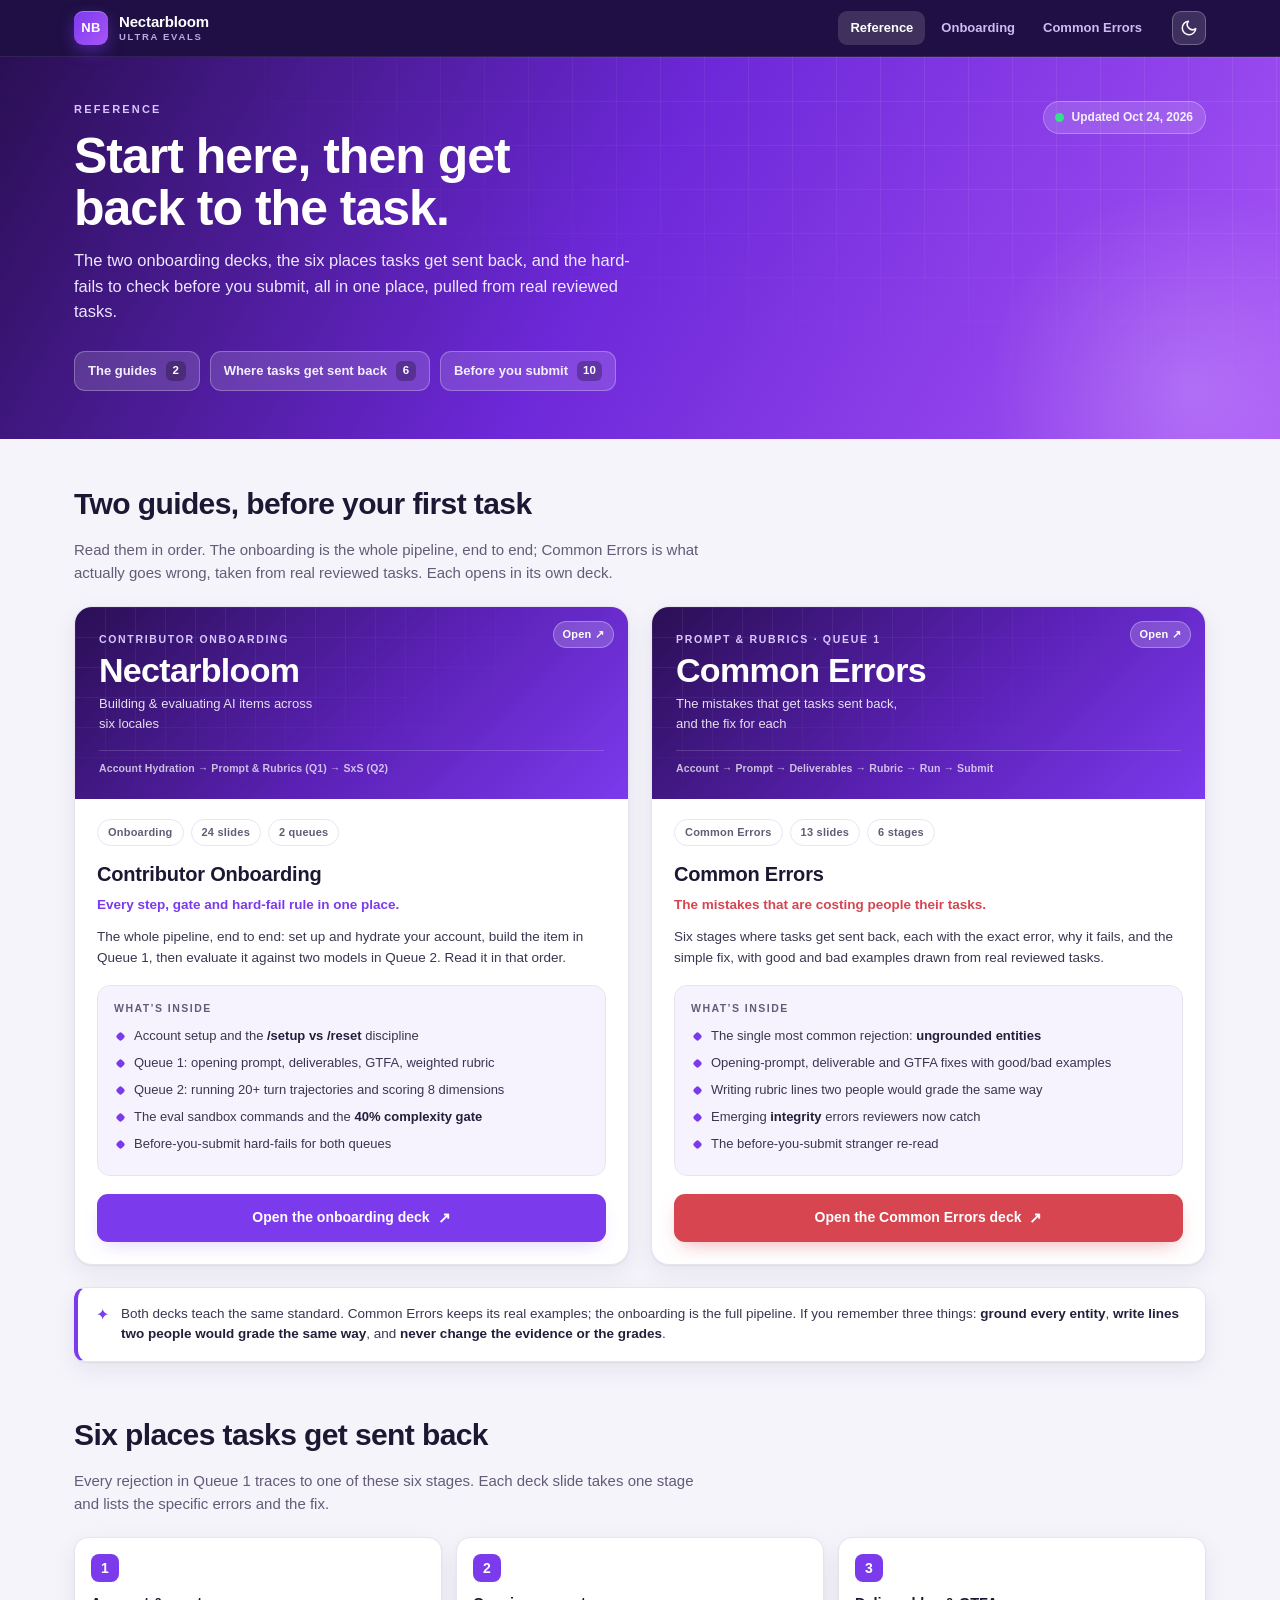
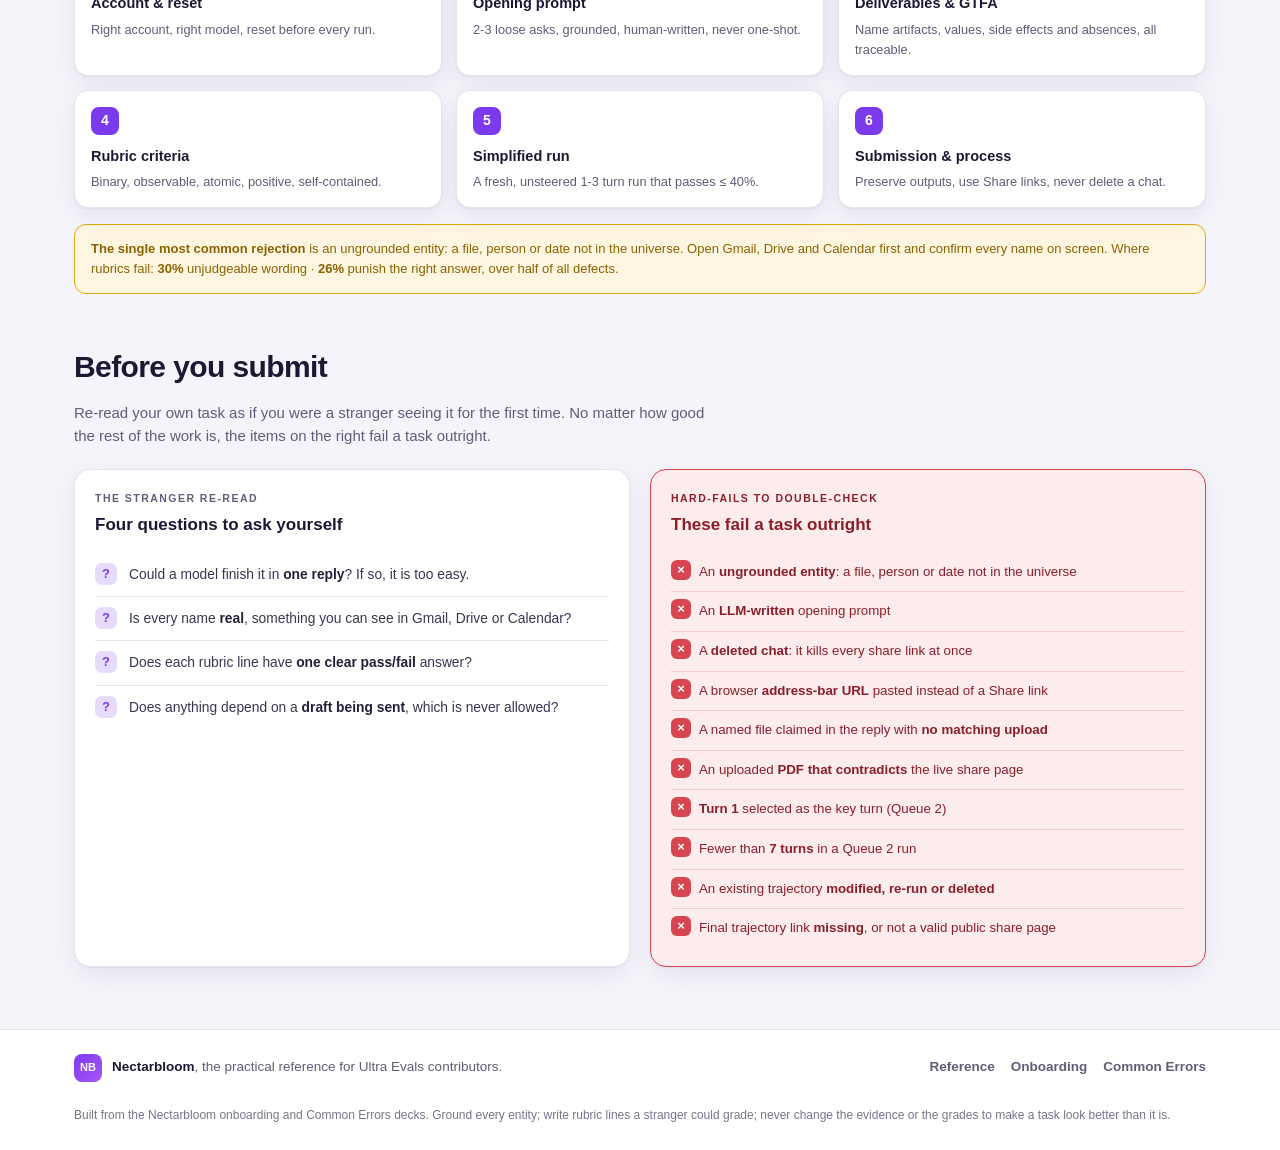
==== index.html @ 219ee951 "Nectarbloom reference hub: Reference page + onboarding and common-errors deck viewers Co-authored-by" ====
<!DOCTYPE html>
<html lang="en">
<head>
<meta charset="utf-8">
<meta name="viewport" content="width=device-width, initial-scale=1">
<title>Nectarbloom (Ultra Evals) Reference</title>
<meta name="description" content="The practical reference for Nectarbloom (Ultra Evals) contributors: the two onboarding decks, the six places tasks get sent back, and the hard-fails to check before you submit.">
<style>
  :root {
    --bg: #f5f4fb;
    --panel: #ffffff;
    --ink: #1c1833;
    --muted: #645b77;
    --line: #e7e4f0;
    --brand: #7c3aed;
    --brand-2: #a855f7;
    --brand-ring: rgba(124,58,237,.18);
    --brand-glow: rgba(124,58,237,.28);
    --fail-bg: #fdecec; --fail-line: #d64550; --fail-ink: #8a1f2b;
    --warn-bg: #fef6e0; --warn-line: #e0a90b; --warn-ink: #8a6300;
    --pass-bg: #e8f5ec; --pass-line: #2f9e57; --pass-ink: #1c6b3c;
    --shadow: 0 1px 2px rgba(30,20,60,.06), 0 8px 24px rgba(30,20,60,.07);
    --shadow-lift: 0 2px 6px rgba(30,20,60,.08), 0 20px 42px -18px rgba(30,20,60,.32);
    --hover: #faf8ff;
    --input-bg: #ffffff;
    --chip-bg: #ffffff;
    --inside-bg: #f6f3ff;
    --notes-ink: #3b3550;
    --notes-strong: #241f3a;
    --nav-bg: #1f0f44;
    --hero-sub: #ece7ff;
    --hero-grad: linear-gradient(120deg, #2a0f54 0%, #6d28d9 48%, #a855f7 100%);
    --hero-tile: rgba(255,255,255,.14);
    --hero-tile-line: rgba(255,255,255,.26);
    --hero-grid: rgba(255,255,255,.07);
    --cover-grad: linear-gradient(135deg, #2a0f54 0%, #5b21b6 55%, #7c3aed 100%);
  }
  html[data-theme="dark"] {
    --bg: #0e0f1a;
    --panel: #171826;
    --ink: #e9e7f5;
    --muted: #9b94b4;
    --line: #272637;
    --brand: #a78bfa;
    --brand-2: #c4b5fd;
    --brand-ring: rgba(167,139,250,.25);
    --brand-glow: rgba(167,139,250,.30);
    --fail-bg: rgba(214,69,80,.16); --fail-line: #e26770; --fail-ink: #ffb9bd;
    --warn-bg: rgba(224,169,11,.16); --warn-line: #e4ba42; --warn-ink: #ffdd93;
    --pass-bg: rgba(47,158,87,.18); --pass-line: #49c67d; --pass-ink: #9ee9bb;
    --shadow: 0 1px 2px rgba(0,0,0,.5), 0 10px 30px rgba(0,0,0,.4);
    --shadow-lift: 0 2px 6px rgba(0,0,0,.5), 0 22px 46px -18px rgba(0,0,0,.6);
    --hover: #1d1e2f;
    --input-bg: #12121f;
    --chip-bg: #1b1b2a;
    --inside-bg: #1b1733;
    --notes-ink: #c4bed8;
    --notes-strong: #ece9f8;
    --nav-bg: #150c2e;
    --hero-sub: #ece7ff;
    --hero-grad: linear-gradient(120deg, #1e0b3d 0%, #5b21b6 48%, #7c3aed 100%);
    --hero-tile: rgba(255,255,255,.12);
    --hero-tile-line: rgba(255,255,255,.22);
    --hero-grid: rgba(255,255,255,.06);
    --cover-grad: linear-gradient(135deg, #1b0937 0%, #4c1d95 55%, #6d28d9 100%);
  }
  * { box-sizing: border-box; }
  html { scroll-behavior: smooth; }
  body {
    margin: 0; background: var(--bg); color: var(--ink);
    font: 15px/1.55 -apple-system, BlinkMacSystemFont, "Segoe UI", Roboto, Helvetica, Arial, sans-serif;
    -webkit-font-smoothing: antialiased; text-rendering: optimizeLegibility;
  }
  a { color: var(--brand); text-decoration: none; }
  .wrap { max-width: 1180px; margin: 0 auto; padding: 0 24px; }

  /* ---- Top nav ---- */
  .nav {
    position: sticky; top: 0; z-index: 50; background: var(--nav-bg);
    border-bottom: 1px solid rgba(255,255,255,.08);
  }
  .nav-inner {
    max-width: 1180px; margin: 0 auto; padding: 11px 24px;
    display: flex; align-items: center; gap: 18px;
  }
  .nav-brand { display: flex; align-items: center; gap: 11px; margin-right: auto; min-width: 0; }
  .nav-logo {
    flex: none; width: 34px; height: 34px; border-radius: 9px; display: grid; place-items: center;
    font-weight: 800; font-size: 13px; color: #fff; letter-spacing: .02em;
    background: linear-gradient(135deg, #7c3aed, #a855f7);
    box-shadow: inset 0 1px 0 rgba(255,255,255,.28), 0 6px 16px rgba(124,58,237,.45);
  }
  .nav-name { display: flex; flex-direction: column; line-height: 1.1; min-width: 0; }
  .nav-name b { color: #fff; font-size: 15px; font-weight: 800; letter-spacing: -.01em; }
  .nav-name span { color: #b9a9e6; font-size: 9.5px; font-weight: 700; letter-spacing: .18em; text-transform: uppercase; margin-top: 2px; }
  .nav-tabs { display: flex; align-items: center; gap: 4px; }
  .nav-tab {
    color: #cbbdf0; font-size: 13px; font-weight: 600; padding: 7px 12px; border-radius: 9px;
    white-space: nowrap; transition: background .16s, color .16s;
  }
  .nav-tab:hover { color: #fff; background: rgba(255,255,255,.08); }
  .nav-tab.active { color: #fff; background: rgba(255,255,255,.14); }
  .theme-toggle {
    flex: none; width: 34px; height: 34px; border-radius: 9px; cursor: pointer; color: #fff; display: grid; place-items: center;
    background: var(--hero-tile); border: 1px solid var(--hero-tile-line); transition: background .18s, transform .18s;
  }
  .theme-toggle:hover { background: rgba(255,255,255,.24); transform: translateY(-1px); }
  .theme-toggle svg { display: none; }
  html[data-theme="light"] .theme-toggle .i-moon { display: block; }
  html[data-theme="dark"]  .theme-toggle .i-sun  { display: block; }

  /* ---- Hero ---- */
  header.hero {
    position: relative; overflow: hidden; color: #fff;
    background: var(--hero-grad); padding: 44px 0 48px;
  }
  header.hero::before {
    content: ""; position: absolute; inset: 0; pointer-events: none;
    background:
      linear-gradient(var(--hero-grid) 1px, transparent 1px),
      linear-gradient(90deg, var(--hero-grid) 1px, transparent 1px);
    background-size: 44px 44px, 44px 44px;
    -webkit-mask-image: radial-gradient(120% 120% at 100% 0, #000 30%, transparent 75%);
            mask-image: radial-gradient(120% 120% at 100% 0, #000 30%, transparent 75%);
  }
  header.hero::after {
    content: ""; position: absolute; right: -140px; bottom: -180px; width: 460px; height: 460px;
    pointer-events: none; border-radius: 50%;
    background: radial-gradient(circle, rgba(255,255,255,.18), transparent 62%);
  }
  .hero-inner { position: relative; z-index: 1; display: flex; justify-content: space-between; align-items: flex-start; gap: 24px; flex-wrap: wrap; }
  .hero-eyebrow { font-size: 11px; font-weight: 800; letter-spacing: .2em; text-transform: uppercase; color: #d6c6ff; }
  .hero-title { margin: 12px 0 0; font-weight: 800; line-height: 1.04; letter-spacing: -.02em; font-size: clamp(30px, 4.4vw, 50px); max-width: 16ch; }
  .hero-sub { margin: 14px 0 0; color: var(--hero-sub); font-size: clamp(14px, 1.5vw, 16.5px); max-width: 62ch; font-weight: 500; }
  .updated {
    display: inline-flex; align-items: center; gap: 8px; white-space: nowrap;
    padding: 6px 12px 6px 11px; border-radius: 999px;
    background: var(--hero-tile); border: 1px solid var(--hero-tile-line); color: #f3efff; font-size: 12px; font-weight: 600;
  }
  .live-dot { width: 9px; height: 9px; border-radius: 50%; background: #34e08a; flex: none; box-shadow: 0 0 0 0 rgba(52,224,138,.7); animation: pulse 1.5s ease-in-out infinite; }
  @keyframes pulse { 0% { box-shadow: 0 0 0 0 rgba(52,224,138,.65); opacity: 1; } 70% { box-shadow: 0 0 0 8px rgba(52,224,138,0); opacity: .45; } 100% { box-shadow: 0 0 0 0 rgba(52,224,138,0); opacity: 1; } }
  @media (prefers-reduced-motion: reduce) { .live-dot { animation: none; } }

  .pills { display: flex; gap: 10px; flex-wrap: wrap; margin-top: 26px; position: relative; z-index: 1; }
  .pill {
    display: inline-flex; align-items: center; gap: 9px; padding: 9px 13px; border-radius: 11px;
    background: var(--hero-tile); border: 1px solid var(--hero-tile-line); color: #f3efff;
    font-size: 13px; font-weight: 700; transition: background .16s, transform .16s, border-color .16s;
  }
  .pill:hover { background: rgba(255,255,255,.26); transform: translateY(-1px); }
  .pill .cnt { display: inline-grid; place-items: center; min-width: 20px; height: 20px; padding: 0 6px; border-radius: 6px; background: rgba(0,0,0,.26); color: #fff; font-size: 11.5px; font-weight: 800; }

  /* ---- Sections ---- */
  main { padding: 10px 0 20px; }
  .sec { padding: 42px 0 8px; scroll-margin-top: 70px; }
  .section-head { margin-bottom: 22px; }
  .section-head h2 { margin: 0; font-size: clamp(22px, 2.6vw, 30px); font-weight: 800; letter-spacing: -.02em; }
  .section-head .lead { margin: 10px 0 0; color: var(--muted); font-size: 15px; max-width: 76ch; }

  /* ---- Deck cards ---- */
  .cards { display: grid; grid-template-columns: 1fr 1fr; gap: 22px; }
  .deck-card { background: var(--panel); border: 1px solid var(--line); border-radius: 18px; box-shadow: var(--shadow); overflow: hidden; display: flex; flex-direction: column; transition: transform .2s ease, box-shadow .2s ease, border-color .2s ease; }
  .deck-card:hover { transform: translateY(-3px); box-shadow: var(--shadow-lift); border-color: var(--brand-2); }
  .deck-cover {
    position: relative; display: flex; flex-direction: column; gap: 6px; justify-content: center;
    min-height: 186px; padding: 24px 24px 22px; color: #fff; background: var(--cover-grad); overflow: hidden;
  }
  .deck-cover::before {
    content: ""; position: absolute; inset: 0; pointer-events: none;
    background: linear-gradient(rgba(255,255,255,.06) 1px, transparent 1px), linear-gradient(90deg, rgba(255,255,255,.06) 1px, transparent 1px);
    background-size: 30px 30px, 30px 30px;
    -webkit-mask-image: radial-gradient(120% 130% at 0 0, #000 35%, transparent 78%);
            mask-image: radial-gradient(120% 130% at 0 0, #000 35%, transparent 78%);
  }
  .deck-cover > * { position: relative; z-index: 1; }
  .open-badge { position: absolute; top: 14px; right: 14px; z-index: 2; display: inline-flex; align-items: center; gap: 4px; padding: 4px 9px; border-radius: 999px; background: rgba(255,255,255,.18); border: 1px solid rgba(255,255,255,.3); font-size: 11px; font-weight: 700; letter-spacing: .02em; color: #fff; }
  .cover-kicker { font-size: 10.5px; font-weight: 800; letter-spacing: .16em; text-transform: uppercase; color: #d9c9ff; }
  .cover-big { font-size: 34px; font-weight: 800; letter-spacing: -.02em; line-height: 1.02; }
  .cover-sub { font-size: 13px; color: rgba(255,255,255,.86); max-width: 32ch; }
  .cover-strip { margin-top: 10px; font-size: 10.5px; font-weight: 600; letter-spacing: .01em; color: rgba(255,255,255,.72); border-top: 1px solid rgba(255,255,255,.16); padding-top: 9px; }

  .deck-body { padding: 20px 22px 22px; display: flex; flex-direction: column; flex: 1; }
  .deck-meta { display: flex; gap: 7px; flex-wrap: wrap; margin-bottom: 13px; }
  .deck-chip { font-size: 11px; font-weight: 700; letter-spacing: .02em; color: var(--muted); background: var(--chip-bg); border: 1px solid var(--line); padding: 4px 10px; border-radius: 999px; }
  .deck-title { margin: 0; font-size: 20px; font-weight: 800; letter-spacing: -.01em; }
  .deck-subtitle { margin: 5px 0 0; font-size: 13.5px; font-weight: 700; }
  .deck-subtitle.violet { color: var(--brand); }
  .deck-subtitle.rose { color: var(--fail-line); }
  .deck-desc { margin: 12px 0 0; color: var(--notes-ink); font-size: 13.5px; }
  .inside { margin: 16px 0 0; background: var(--inside-bg); border: 1px solid var(--line); border-radius: 13px; padding: 14px 16px; }
  .inside-label { font-size: 10.5px; font-weight: 800; letter-spacing: .14em; text-transform: uppercase; color: var(--muted); margin-bottom: 9px; }
  .inside ul { margin: 0; padding: 0; list-style: none; }
  .inside li { position: relative; padding-left: 20px; margin: 7px 0; font-size: 13px; color: var(--notes-ink); }
  .inside li::before { content: ""; position: absolute; left: 3px; top: 7px; width: 7px; height: 7px; border-radius: 2px; background: var(--brand); transform: rotate(45deg); }
  .inside li b { color: var(--notes-strong); font-weight: 700; }
  .deck-btn { margin-top: 18px; display: inline-flex; align-items: center; justify-content: center; gap: 8px; padding: 12px 16px; border-radius: 11px; background: var(--brand); color: #fff; font-size: 14px; font-weight: 700; box-shadow: 0 8px 20px -8px var(--brand-glow); transition: transform .16s, box-shadow .16s, filter .16s; }
  .deck-btn:hover { transform: translateY(-1px); filter: brightness(1.05); box-shadow: 0 12px 26px -10px var(--brand-glow); }
  .deck-btn.rose { background: var(--fail-line); box-shadow: 0 8px 20px -8px rgba(214,69,80,.5); }
  .deck-btn span { font-size: 15px; }

  .callout { margin-top: 22px; display: flex; gap: 12px; align-items: flex-start; background: var(--panel); border: 1px solid var(--line); border-left: 4px solid var(--brand); border-radius: 12px; padding: 16px 18px; color: var(--notes-ink); font-size: 13.5px; box-shadow: var(--shadow); }
  .callout b { color: var(--notes-strong); }
  .callout-ic { color: var(--brand); font-size: 16px; line-height: 1.4; flex: none; }

  /* ---- Stages ---- */
  .stages { list-style: none; margin: 0; padding: 0; display: grid; grid-template-columns: 1fr 1fr 1fr; gap: 14px; }
  .stage { background: var(--panel); border: 1px solid var(--line); border-radius: 14px; padding: 16px 16px 15px; box-shadow: var(--shadow); transition: transform .18s ease, border-color .18s ease; }
  .stage:hover { transform: translateY(-2px); border-color: var(--brand-2); }
  .stage .num { display: inline-grid; place-items: center; width: 28px; height: 28px; border-radius: 8px; background: var(--brand); color: #fff; font-weight: 800; font-size: 14px; margin-bottom: 10px; }
  .stage h3 { margin: 0 0 5px; font-size: 14.5px; font-weight: 800; }
  .stage p { margin: 0; color: var(--muted); font-size: 12.8px; }
  .stages-note { margin: 16px 0 0; background: var(--warn-bg); border: 1px solid var(--warn-line); border-radius: 12px; padding: 14px 16px; color: var(--warn-ink); font-size: 13px; }
  .stages-note b { color: var(--warn-ink); font-weight: 800; }

  /* ---- Before you submit ---- */
  .submit-grid { display: grid; grid-template-columns: 1fr 1fr; gap: 20px; }
  .panel { background: var(--panel); border: 1px solid var(--line); border-radius: 16px; padding: 20px 20px 18px; box-shadow: var(--shadow); }
  .panel-label { font-size: 10.5px; font-weight: 800; letter-spacing: .14em; text-transform: uppercase; color: var(--muted); }
  .panel h3 { margin: 6px 0 14px; font-size: 17px; font-weight: 800; }
  .reread-list { list-style: none; margin: 0; padding: 0; }
  .reread-list li { position: relative; padding: 11px 0 11px 34px; border-top: 1px solid var(--line); font-size: 13.8px; color: var(--notes-ink); }
  .reread-list li:first-child { border-top: none; }
  .reread-list li::before { content: "?"; position: absolute; left: 0; top: 10px; width: 22px; height: 22px; border-radius: 7px; display: grid; place-items: center; background: var(--brand-ring); color: var(--brand); font-weight: 800; font-size: 13px; }
  .reread-list li b { color: var(--notes-strong); }
  .hardfails { background: var(--fail-bg); border-color: var(--fail-line); }
  .hardfails .panel-label, .hardfails h3 { color: var(--fail-ink); }
  .hf-list { list-style: none; margin: 0; padding: 0; }
  .hf-list li { position: relative; padding: 9px 0 9px 28px; font-size: 13.3px; color: var(--fail-ink); border-top: 1px solid rgba(214,69,80,.22); }
  .hf-list li:first-child { border-top: none; }
  .hf-list li::before { content: "\00d7"; position: absolute; left: 0; top: 7px; width: 20px; height: 20px; border-radius: 6px; display: grid; place-items: center; background: var(--fail-line); color: #fff; font-weight: 800; font-size: 13px; }
  .hf-list li b { font-weight: 800; }

  /* ---- Footer ---- */
  .foot { margin-top: 54px; border-top: 1px solid var(--line); background: var(--panel); }
  .foot-inner { max-width: 1180px; margin: 0 auto; padding: 24px; display: flex; justify-content: space-between; align-items: center; gap: 16px; flex-wrap: wrap; }
  .foot-brand { display: flex; align-items: center; gap: 10px; color: var(--muted); font-size: 13.5px; }
  .foot-brand b { color: var(--ink); }
  .foot-logo { flex: none; width: 28px; height: 28px; border-radius: 8px; display: grid; place-items: center; font-weight: 800; font-size: 11px; color: #fff; background: linear-gradient(135deg, #7c3aed, #a855f7); }
  .foot-links { display: flex; gap: 16px; flex-wrap: wrap; }
  .foot-links a { color: var(--muted); font-size: 13.5px; font-weight: 600; }
  .foot-links a:hover { color: var(--brand); }
  .foot-note { max-width: 1180px; margin: 0 auto; padding: 0 24px 26px; color: var(--muted); font-size: 12px; opacity: .85; }

  /* ---- Responsive ---- */
  @media (max-width: 900px) {
    .cards { grid-template-columns: 1fr; }
    .stages { grid-template-columns: 1fr 1fr; }
    .submit-grid { grid-template-columns: 1fr; }
    .nav-tabs { display: none; }
  }
  @media (max-width: 560px) {
    .stages { grid-template-columns: 1fr; }
    .wrap, .nav-inner, .foot-inner, .foot-note { padding-left: 16px; padding-right: 16px; }
    header.hero { padding: 32px 0 36px; }
  }
</style>
<script>
(function(){try{var s=localStorage.getItem('qc-theme');var d=s||((window.matchMedia&&matchMedia('(prefers-color-scheme: dark)').matches)?'dark':'light');document.documentElement.setAttribute('data-theme',d);}catch(e){document.documentElement.setAttribute('data-theme','light');}})();
</script>
</head>
<body>

<nav class="nav">
  <div class="nav-inner">
    <a class="nav-brand" href="#top">
      <span class="nav-logo">NB</span>
      <span class="nav-name"><b>Nectarbloom</b><span>Ultra Evals</span></span>
    </a>
    <div class="nav-tabs">
      <a class="nav-tab active" href="#top">Reference</a>
      <a class="nav-tab" href="onboarding.html">Onboarding</a>
      <a class="nav-tab" href="common-errors.html">Common Errors</a>
    </div>
    <button class="theme-toggle" id="themeToggle" type="button" title="Toggle light / dark" aria-label="Toggle light / dark">
      <svg class="i-sun" width="18" height="18" viewBox="0 0 24 24" fill="none" stroke="currentColor" stroke-width="2" stroke-linecap="round" stroke-linejoin="round"><circle cx="12" cy="12" r="4"/><path d="M12 2v2M12 20v2M4.9 4.9l1.4 1.4M17.7 17.7l1.4 1.4M2 12h2M20 12h2M4.9 19.1l1.4-1.4M17.7 6.3l1.4-1.4"/></svg>
      <svg class="i-moon" width="18" height="18" viewBox="0 0 24 24" fill="none" stroke="currentColor" stroke-width="2" stroke-linecap="round" stroke-linejoin="round"><path d="M21 12.8A9 9 0 1 1 11.2 3a7 7 0 0 0 9.8 9.8z"/></svg>
    </button>
  </div>
</nav>

<header class="hero" id="top">
  <div class="wrap hero-inner">
    <div class="hero-main">
      <div class="hero-eyebrow">Reference</div>
      <h1 class="hero-title">Start here, then get back to the task.</h1>
      <p class="hero-sub">The two onboarding decks, the six places tasks get sent back, and the hard-fails to check before you submit, all in one place, pulled from real reviewed tasks.</p>
      <nav class="pills" aria-label="On this page">
        <a class="pill" href="#guides">The guides <span class="cnt">2</span></a>
        <a class="pill" href="#stages">Where tasks get sent back <span class="cnt">6</span></a>
        <a class="pill" href="#submit">Before you submit <span class="cnt">10</span></a>
      </nav>
    </div>
    <div class="hero-side">
      <div class="updated"><span class="live-dot"></span>Updated Oct 24, 2026</div>
    </div>
  </div>
</header>

<main class="wrap">

  <!-- ============ GUIDES ============ -->
  <section id="guides" class="sec">
    <div class="section-head">
      <h2>Two guides, before your first task</h2>
      <p class="lead">Read them in order. The onboarding is the whole pipeline, end to end; Common Errors is what actually goes wrong, taken from real reviewed tasks. Each opens in its own deck.</p>
    </div>

    <div class="cards">
      <!-- Onboarding -->
      <article class="deck-card">
        <a class="deck-cover" href="onboarding.html" aria-label="Open the Contributor Onboarding deck">
          <span class="open-badge">Open &#8599;</span>
          <span class="cover-kicker">Contributor Onboarding</span>
          <span class="cover-big">Nectarbloom</span>
          <span class="cover-sub">Building &amp; evaluating AI items across six locales</span>
          <span class="cover-strip">Account Hydration &#8594; Prompt &amp; Rubrics (Q1) &#8594; SxS (Q2)</span>
        </a>
        <div class="deck-body">
          <div class="deck-meta">
            <span class="deck-chip">Onboarding</span>
            <span class="deck-chip">24 slides</span>
            <span class="deck-chip">2 queues</span>
          </div>
          <h3 class="deck-title">Contributor Onboarding</h3>
          <p class="deck-subtitle violet">Every step, gate and hard-fail rule in one place.</p>
          <p class="deck-desc">The whole pipeline, end to end: set up and hydrate your account, build the item in Queue 1, then evaluate it against two models in Queue 2. Read it in that order.</p>
          <div class="inside">
            <div class="inside-label">What&#8217;s inside</div>
            <ul>
              <li>Account setup and the <b>/setup vs /reset</b> discipline</li>
              <li>Queue 1: opening prompt, deliverables, GTFA, weighted rubric</li>
              <li>Queue 2: running 20+ turn trajectories and scoring 8 dimensions</li>
              <li>The eval sandbox commands and the <b>40% complexity gate</b></li>
              <li>Before-you-submit hard-fails for both queues</li>
            </ul>
          </div>
          <a class="deck-btn" href="onboarding.html">Open the onboarding deck <span>&#8599;</span></a>
        </div>
      </article>

      <!-- Common Errors -->
      <article class="deck-card">
        <a class="deck-cover" href="common-errors.html" aria-label="Open the Common Errors deck">
          <span class="open-badge">Open &#8599;</span>
          <span class="cover-kicker">Prompt &amp; Rubrics &middot; Queue 1</span>
          <span class="cover-big">Common Errors</span>
          <span class="cover-sub">The mistakes that get tasks sent back, and the fix for each</span>
          <span class="cover-strip">Account &#8594; Prompt &#8594; Deliverables &#8594; Rubric &#8594; Run &#8594; Submit</span>
        </a>
        <div class="deck-body">
          <div class="deck-meta">
            <span class="deck-chip">Common Errors</span>
            <span class="deck-chip">13 slides</span>
            <span class="deck-chip">6 stages</span>
          </div>
          <h3 class="deck-title">Common Errors</h3>
          <p class="deck-subtitle rose">The mistakes that are costing people their tasks.</p>
          <p class="deck-desc">Six stages where tasks get sent back, each with the exact error, why it fails, and the simple fix, with good and bad examples drawn from real reviewed tasks.</p>
          <div class="inside">
            <div class="inside-label">What&#8217;s inside</div>
            <ul>
              <li>The single most common rejection: <b>ungrounded entities</b></li>
              <li>Opening-prompt, deliverable and GTFA fixes with good/bad examples</li>
              <li>Writing rubric lines two people would grade the same way</li>
              <li>Emerging <b>integrity</b> errors reviewers now catch</li>
              <li>The before-you-submit stranger re-read</li>
            </ul>
          </div>
          <a class="deck-btn rose" href="common-errors.html">Open the Common Errors deck <span>&#8599;</span></a>
        </div>
      </article>
    </div>

    <div class="callout">
      <span class="callout-ic">&#10022;</span>
      <div>Both decks teach the same standard. Common Errors keeps its real examples; the onboarding is the full pipeline. If you remember three things: <b>ground every entity</b>, <b>write lines two people would grade the same way</b>, and <b>never change the evidence or the grades</b>.</div>
    </div>
  </section>

  <!-- ============ STAGES ============ -->
  <section id="stages" class="sec">
    <div class="section-head">
      <h2>Six places tasks get sent back</h2>
      <p class="lead">Every rejection in Queue 1 traces to one of these six stages. Each deck slide takes one stage and lists the specific errors and the fix.</p>
    </div>
    <ol class="stages">
      <li class="stage"><span class="num">1</span><h3>Account &amp; reset</h3><p>Right account, right model, reset before every run.</p></li>
      <li class="stage"><span class="num">2</span><h3>Opening prompt</h3><p>2-3 loose asks, grounded, human-written, never one-shot.</p></li>
      <li class="stage"><span class="num">3</span><h3>Deliverables &amp; GTFA</h3><p>Name artifacts, values, side effects and absences, all traceable.</p></li>
      <li class="stage"><span class="num">4</span><h3>Rubric criteria</h3><p>Binary, observable, atomic, positive, self-contained.</p></li>
      <li class="stage"><span class="num">5</span><h3>Simplified run</h3><p>A fresh, unsteered 1-3 turn run that passes &#8804; 40%.</p></li>
      <li class="stage"><span class="num">6</span><h3>Submission &amp; process</h3><p>Preserve outputs, use Share links, never delete a chat.</p></li>
    </ol>
    <p class="stages-note"><b>The single most common rejection</b> is an ungrounded entity: a file, person or date not in the universe. Open Gmail, Drive and Calendar first and confirm every name on screen. Where rubrics fail: <b>30%</b> unjudgeable wording &middot; <b>26%</b> punish the right answer, over half of all defects.</p>
  </section>

  <!-- ============ BEFORE YOU SUBMIT ============ -->
  <section id="submit" class="sec">
    <div class="section-head">
      <h2>Before you submit</h2>
      <p class="lead">Re-read your own task as if you were a stranger seeing it for the first time. No matter how good the rest of the work is, the items on the right fail a task outright.</p>
    </div>
    <div class="submit-grid">
      <div class="panel">
        <div class="panel-label">The stranger re-read</div>
        <h3>Four questions to ask yourself</h3>
        <ul class="reread-list">
          <li>Could a model finish it in <b>one reply</b>? If so, it is too easy.</li>
          <li>Is every name <b>real</b>, something you can see in Gmail, Drive or Calendar?</li>
          <li>Does each rubric line have <b>one clear pass/fail</b> answer?</li>
          <li>Does anything depend on a <b>draft being sent</b>, which is never allowed?</li>
        </ul>
      </div>
      <div class="panel hardfails">
        <div class="panel-label">Hard-fails to double-check</div>
        <h3>These fail a task outright</h3>
        <ul class="hf-list">
          <li>An <b>ungrounded entity</b>: a file, person or date not in the universe</li>
          <li>An <b>LLM-written</b> opening prompt</li>
          <li>A <b>deleted chat</b>: it kills every share link at once</li>
          <li>A browser <b>address-bar URL</b> pasted instead of a Share link</li>
          <li>A named file claimed in the reply with <b>no matching upload</b></li>
          <li>An uploaded <b>PDF that contradicts</b> the live share page</li>
          <li><b>Turn 1</b> selected as the key turn (Queue 2)</li>
          <li>Fewer than <b>7 turns</b> in a Queue 2 run</li>
          <li>An existing trajectory <b>modified, re-run or deleted</b></li>
          <li>Final trajectory link <b>missing</b>, or not a valid public share page</li>
        </ul>
      </div>
    </div>
  </section>

</main>

<footer class="foot">
  <div class="foot-inner">
    <div class="foot-brand"><span class="foot-logo">NB</span><span><b>Nectarbloom</b>, the practical reference for Ultra Evals contributors.</span></div>
    <nav class="foot-links">
      <a href="#top">Reference</a>
      <a href="onboarding.html">Onboarding</a>
      <a href="common-errors.html">Common Errors</a>
    </nav>
  </div>
  <div class="foot-note">Built from the Nectarbloom onboarding and Common Errors decks. Ground every entity; write rubric lines a stranger could grade; never change the evidence or the grades to make a task look better than it is.</div>
</footer>

<script>
  var root = document.documentElement;
  var themeToggle = document.getElementById('themeToggle');
  if (themeToggle) themeToggle.addEventListener('click', function(){
    var next = root.getAttribute('data-theme') === 'dark' ? 'light' : 'dark';
    root.setAttribute('data-theme', next);
    try { localStorage.setItem('qc-theme', next); } catch (e) {}
  });
</script>
</body>
</html>
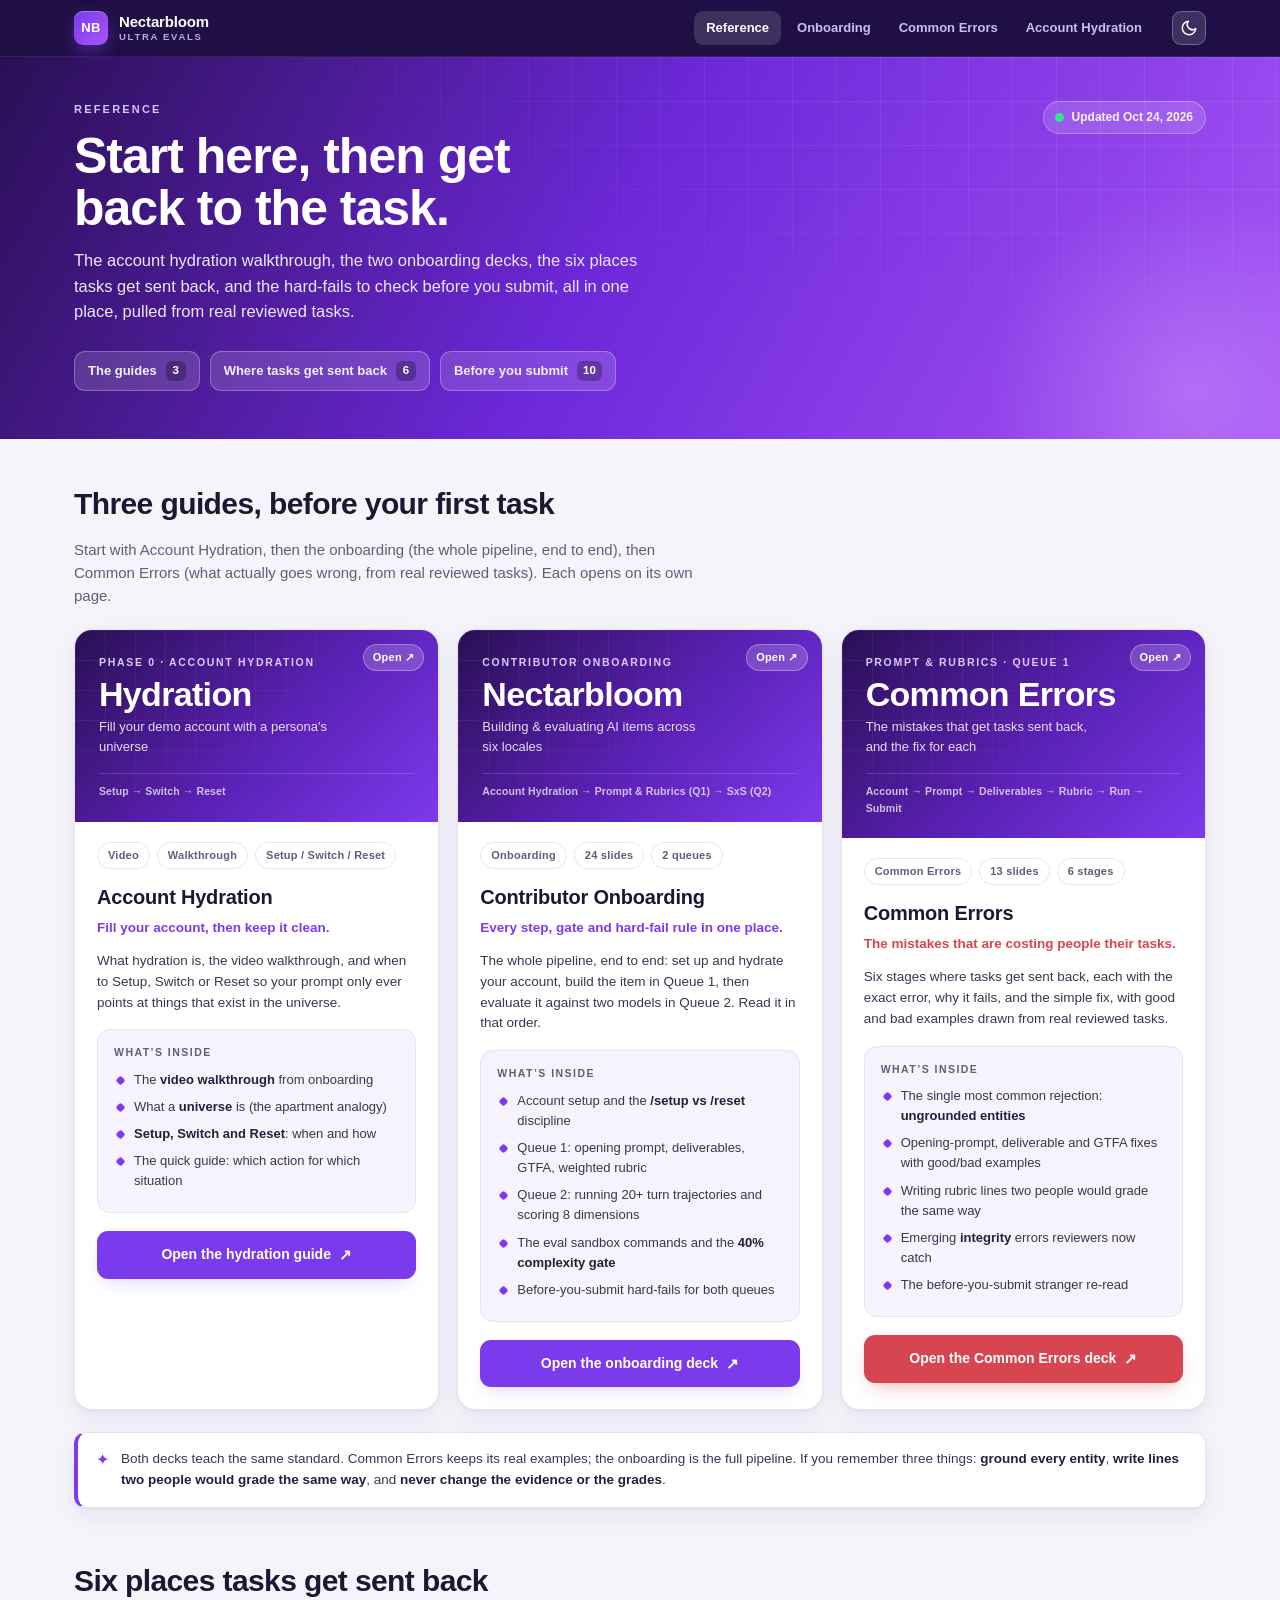
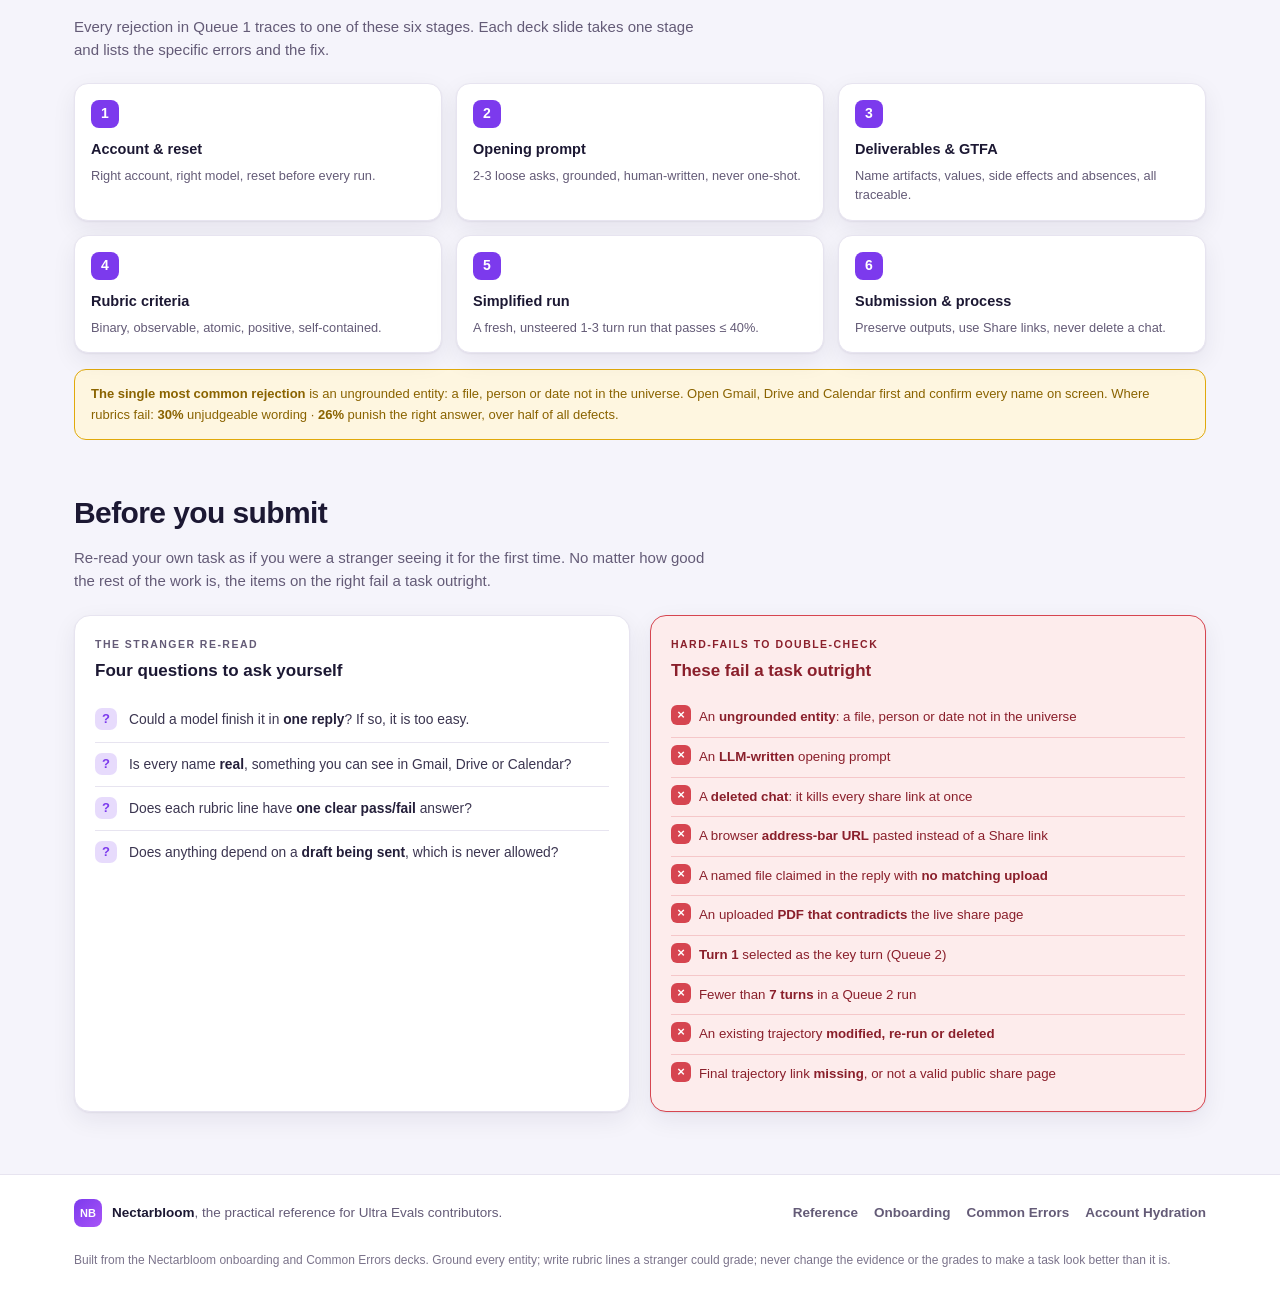
==== commit 8712e3e9: "Add Account Hydration guide (video + Setup/Switch/Reset + quick guide); strip stray em dashes (close" ====
--- a/index.html
+++ b/index.html
@@ -158,7 +158,7 @@
   .section-head .lead { margin: 10px 0 0; color: var(--muted); font-size: 15px; max-width: 76ch; }
 
   /* ---- Deck cards ---- */
-  .cards { display: grid; grid-template-columns: 1fr 1fr; gap: 22px; }
+  .cards { display: grid; grid-template-columns: repeat(3, 1fr); gap: 18px; }
   .deck-card { background: var(--panel); border: 1px solid var(--line); border-radius: 18px; box-shadow: var(--shadow); overflow: hidden; display: flex; flex-direction: column; transition: transform .2s ease, box-shadow .2s ease, border-color .2s ease; }
   .deck-card:hover { transform: translateY(-3px); box-shadow: var(--shadow-lift); border-color: var(--brand-2); }
   .deck-cover {
@@ -270,6 +270,7 @@
       <a class="nav-tab active" href="#top">Reference</a>
       <a class="nav-tab" href="onboarding.html">Onboarding</a>
       <a class="nav-tab" href="common-errors.html">Common Errors</a>
+      <a class="nav-tab" href="hydration.html">Account Hydration</a>
     </div>
     <button class="theme-toggle" id="themeToggle" type="button" title="Toggle light / dark" aria-label="Toggle light / dark">
       <svg class="i-sun" width="18" height="18" viewBox="0 0 24 24" fill="none" stroke="currentColor" stroke-width="2" stroke-linecap="round" stroke-linejoin="round"><circle cx="12" cy="12" r="4"/><path d="M12 2v2M12 20v2M4.9 4.9l1.4 1.4M17.7 17.7l1.4 1.4M2 12h2M20 12h2M4.9 19.1l1.4-1.4M17.7 6.3l1.4-1.4"/></svg>
@@ -283,9 +284,9 @@
     <div class="hero-main">
       <div class="hero-eyebrow">Reference</div>
       <h1 class="hero-title">Start here, then get back to the task.</h1>
-      <p class="hero-sub">The two onboarding decks, the six places tasks get sent back, and the hard-fails to check before you submit, all in one place, pulled from real reviewed tasks.</p>
+      <p class="hero-sub">The account hydration walkthrough, the two onboarding decks, the six places tasks get sent back, and the hard-fails to check before you submit, all in one place, pulled from real reviewed tasks.</p>
       <nav class="pills" aria-label="On this page">
-        <a class="pill" href="#guides">The guides <span class="cnt">2</span></a>
+        <a class="pill" href="#guides">The guides <span class="cnt">3</span></a>
         <a class="pill" href="#stages">Where tasks get sent back <span class="cnt">6</span></a>
         <a class="pill" href="#submit">Before you submit <span class="cnt">10</span></a>
       </nav>
@@ -301,11 +302,42 @@
   <!-- ============ GUIDES ============ -->
   <section id="guides" class="sec">
     <div class="section-head">
-      <h2>Two guides, before your first task</h2>
-      <p class="lead">Read them in order. The onboarding is the whole pipeline, end to end; Common Errors is what actually goes wrong, taken from real reviewed tasks. Each opens in its own deck.</p>
+      <h2>Three guides, before your first task</h2>
+      <p class="lead">Start with Account Hydration, then the onboarding (the whole pipeline, end to end), then Common Errors (what actually goes wrong, from real reviewed tasks). Each opens on its own page.</p>
     </div>
 
     <div class="cards">
+      <!-- Account Hydration -->
+      <article class="deck-card">
+        <a class="deck-cover" href="hydration.html" aria-label="Open the Account Hydration guide">
+          <span class="open-badge">Open &#8599;</span>
+          <span class="cover-kicker">Phase 0 &middot; Account Hydration</span>
+          <span class="cover-big">Hydration</span>
+          <span class="cover-sub">Fill your demo account with a persona's universe</span>
+          <span class="cover-strip">Setup &#8594; Switch &#8594; Reset</span>
+        </a>
+        <div class="deck-body">
+          <div class="deck-meta">
+            <span class="deck-chip">Video</span>
+            <span class="deck-chip">Walkthrough</span>
+            <span class="deck-chip">Setup / Switch / Reset</span>
+          </div>
+          <h3 class="deck-title">Account Hydration</h3>
+          <p class="deck-subtitle violet">Fill your account, then keep it clean.</p>
+          <p class="deck-desc">What hydration is, the video walkthrough, and when to Setup, Switch or Reset so your prompt only ever points at things that exist in the universe.</p>
+          <div class="inside">
+            <div class="inside-label">What&#8217;s inside</div>
+            <ul>
+              <li>The <b>video walkthrough</b> from onboarding</li>
+              <li>What a <b>universe</b> is (the apartment analogy)</li>
+              <li><b>Setup, Switch and Reset</b>: when and how</li>
+              <li>The quick guide: which action for which situation</li>
+            </ul>
+          </div>
+          <a class="deck-btn" href="hydration.html">Open the hydration guide <span>&#8599;</span></a>
+        </div>
+      </article>
+
       <!-- Onboarding -->
       <article class="deck-card">
         <a class="deck-cover" href="onboarding.html" aria-label="Open the Contributor Onboarding deck">
@@ -439,6 +471,7 @@
       <a href="#top">Reference</a>
       <a href="onboarding.html">Onboarding</a>
       <a href="common-errors.html">Common Errors</a>
+      <a href="hydration.html">Account Hydration</a>
     </nav>
   </div>
   <div class="foot-note">Built from the Nectarbloom onboarding and Common Errors decks. Ground every entity; write rubric lines a stranger could grade; never change the evidence or the grades to make a task look better than it is.</div>
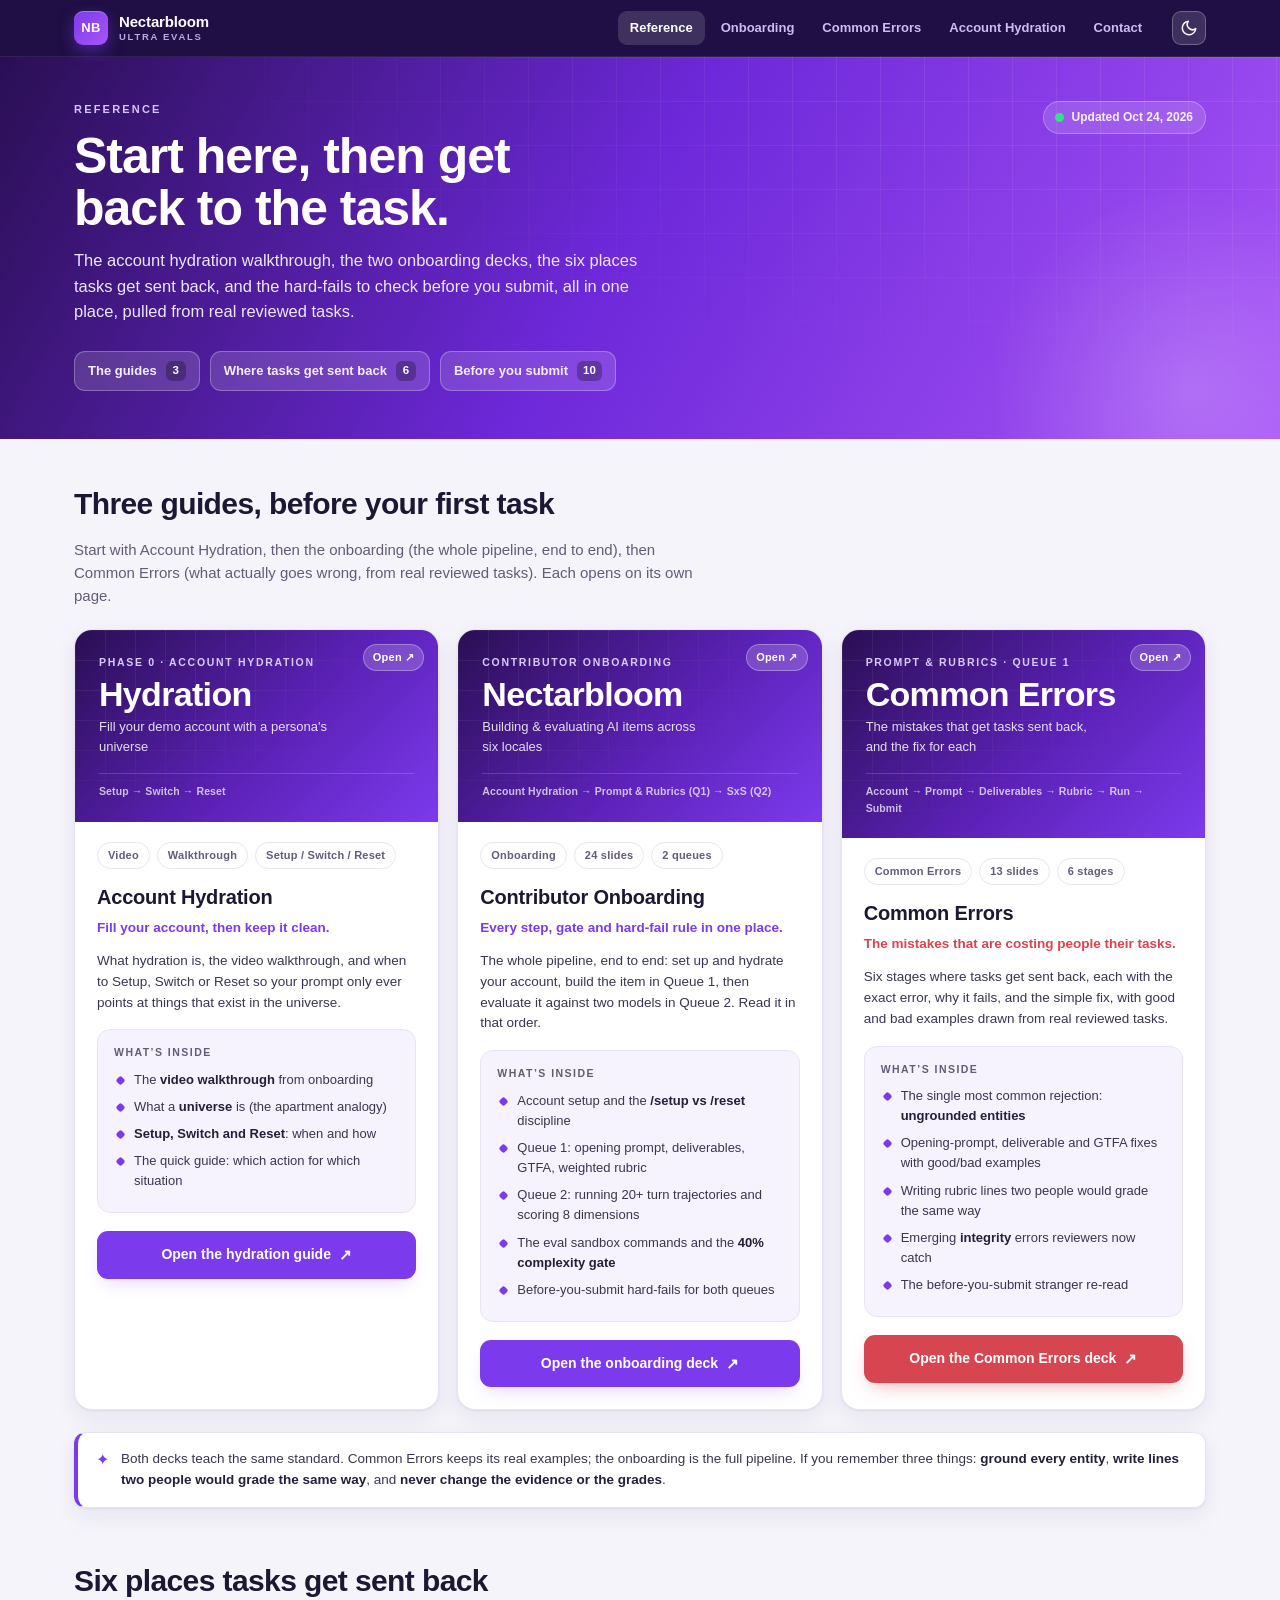
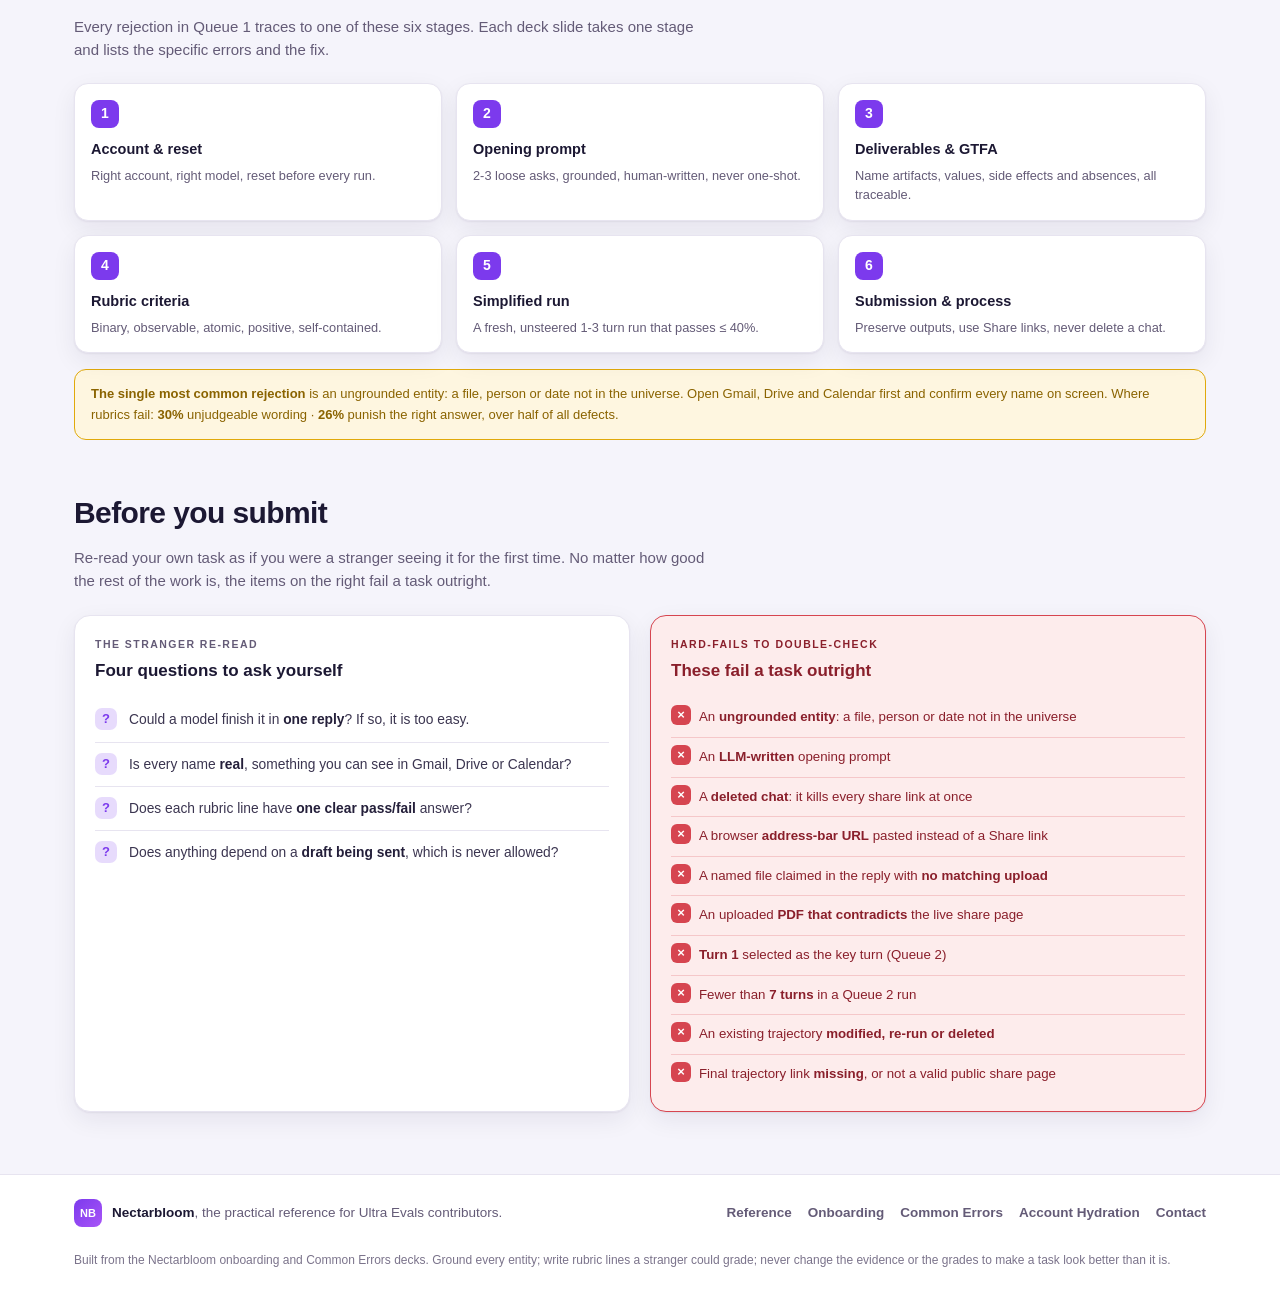
==== commit 76d9e3cd: "Add Contact page: channels + QMs; link from nav and footer (closes #5) Co-authored-by: Cursor <curso" ====
--- a/index.html
+++ b/index.html
@@ -271,6 +271,7 @@
       <a class="nav-tab" href="onboarding.html">Onboarding</a>
       <a class="nav-tab" href="common-errors.html">Common Errors</a>
       <a class="nav-tab" href="hydration.html">Account Hydration</a>
+      <a class="nav-tab" href="contact.html">Contact</a>
     </div>
     <button class="theme-toggle" id="themeToggle" type="button" title="Toggle light / dark" aria-label="Toggle light / dark">
       <svg class="i-sun" width="18" height="18" viewBox="0 0 24 24" fill="none" stroke="currentColor" stroke-width="2" stroke-linecap="round" stroke-linejoin="round"><circle cx="12" cy="12" r="4"/><path d="M12 2v2M12 20v2M4.9 4.9l1.4 1.4M17.7 17.7l1.4 1.4M2 12h2M20 12h2M4.9 19.1l1.4-1.4M17.7 6.3l1.4-1.4"/></svg>
@@ -472,6 +473,7 @@
       <a href="onboarding.html">Onboarding</a>
       <a href="common-errors.html">Common Errors</a>
       <a href="hydration.html">Account Hydration</a>
+      <a href="contact.html">Contact</a>
     </nav>
   </div>
   <div class="foot-note">Built from the Nectarbloom onboarding and Common Errors decks. Ground every entity; write rubric lines a stranger could grade; never change the evidence or the grades to make a task look better than it is.</div>
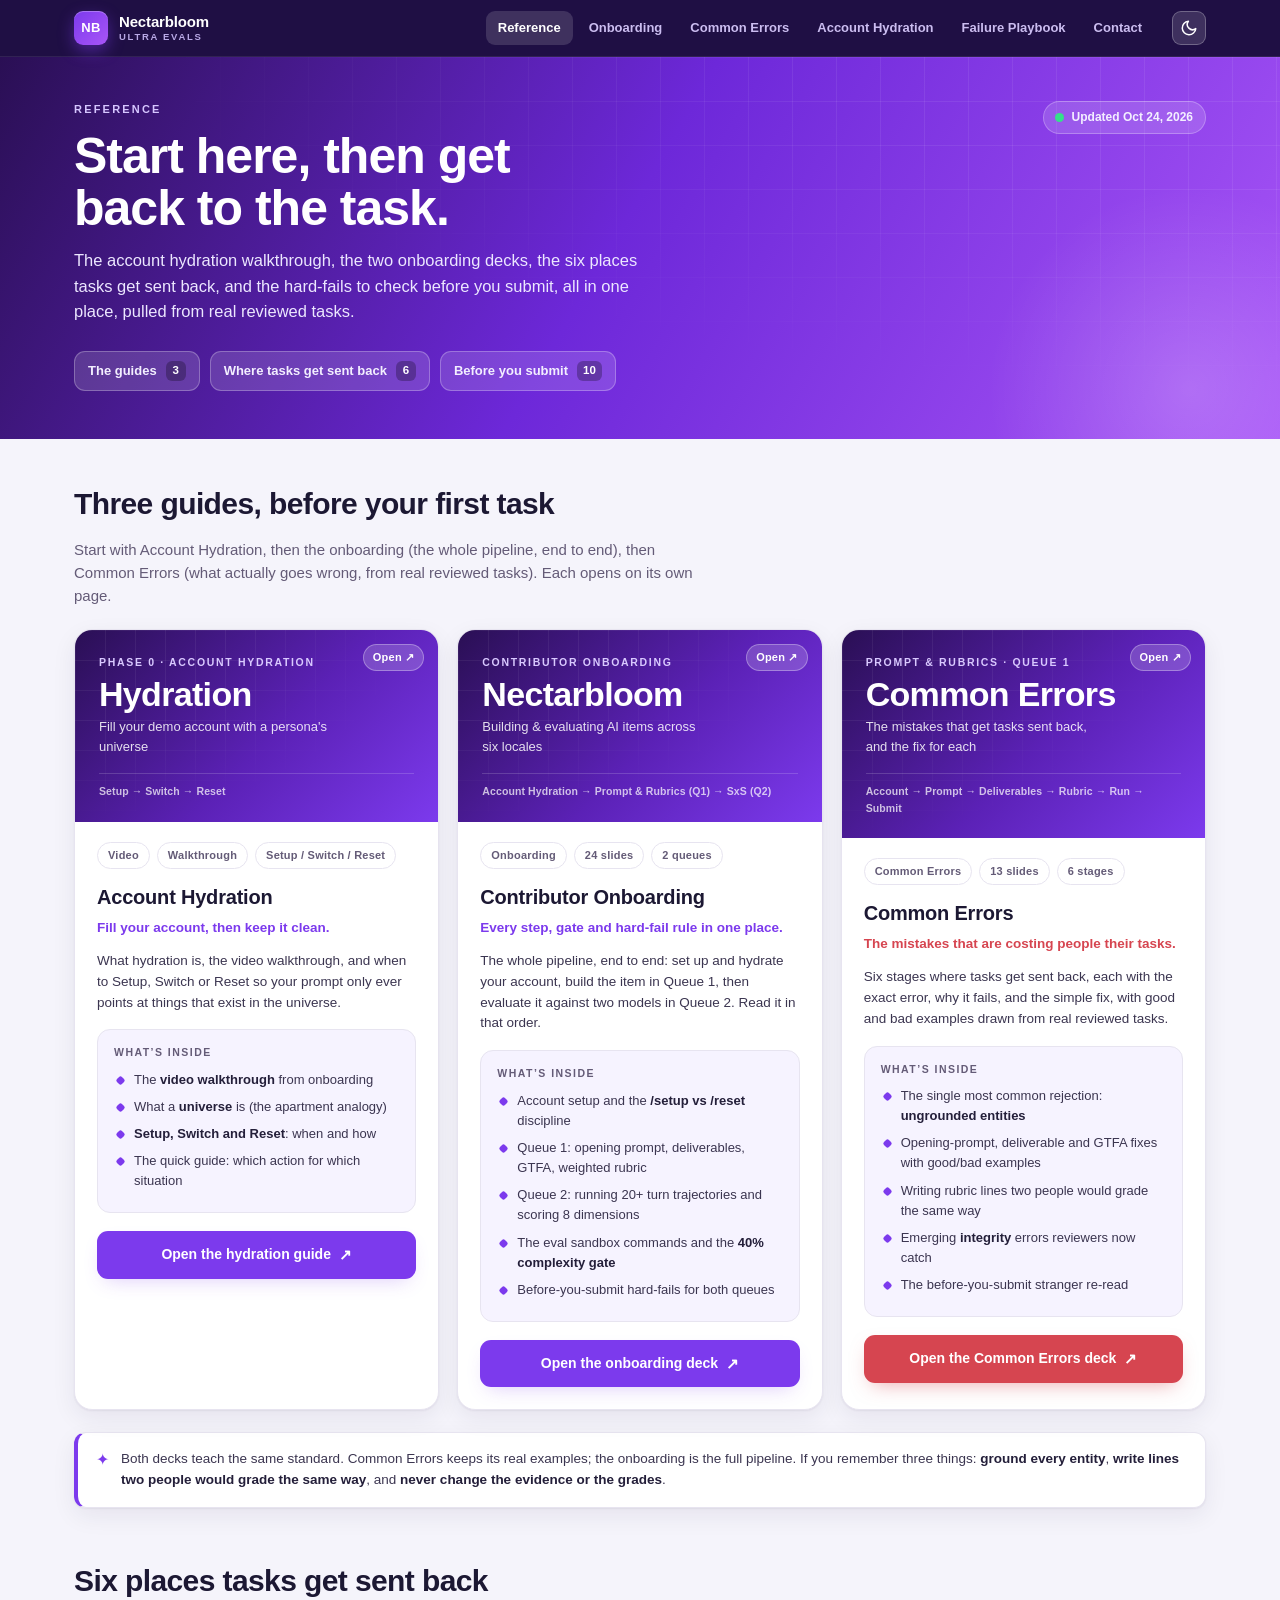
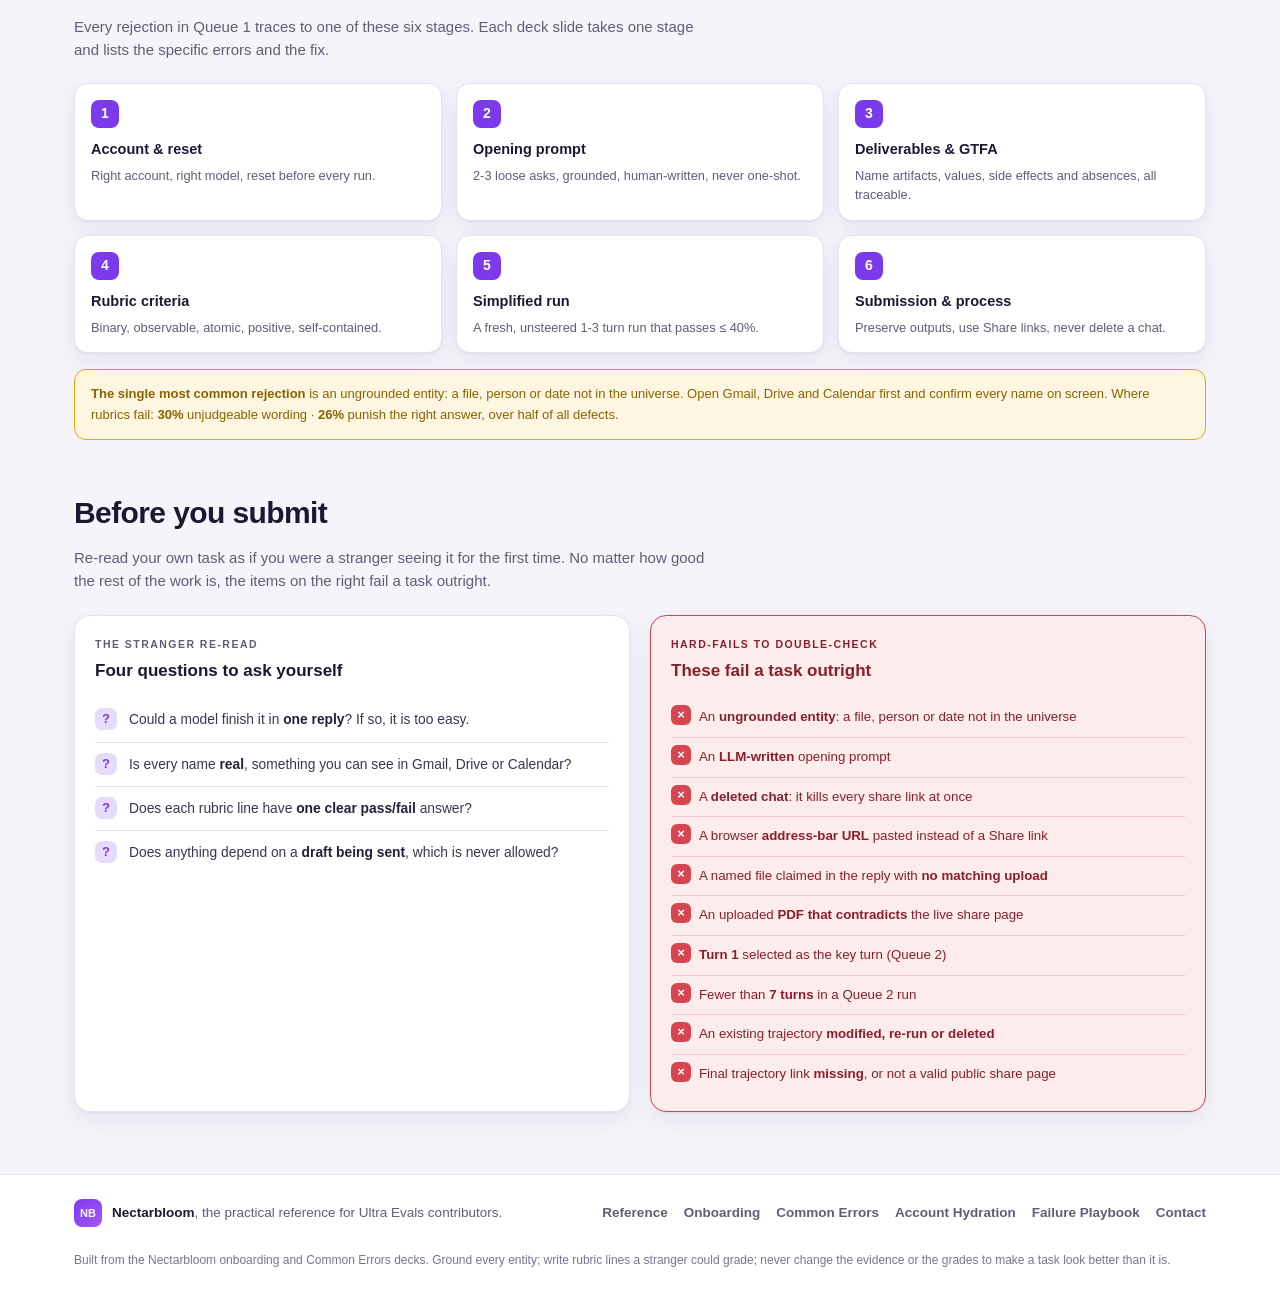
==== commit 337388a4: "Add Failure Playbook page and markdown companion; link from nav and footer (closes #9) Co-authored-b" ====
--- a/index.html
+++ b/index.html
@@ -271,6 +271,7 @@
       <a class="nav-tab" href="onboarding.html">Onboarding</a>
       <a class="nav-tab" href="common-errors.html">Common Errors</a>
       <a class="nav-tab" href="hydration.html">Account Hydration</a>
+      <a class="nav-tab" href="failure-playbook.html">Failure Playbook</a>
       <a class="nav-tab" href="contact.html">Contact</a>
     </div>
     <button class="theme-toggle" id="themeToggle" type="button" title="Toggle light / dark" aria-label="Toggle light / dark">
@@ -473,6 +474,7 @@
       <a href="onboarding.html">Onboarding</a>
       <a href="common-errors.html">Common Errors</a>
       <a href="hydration.html">Account Hydration</a>
+      <a href="failure-playbook.html">Failure Playbook</a>
       <a href="contact.html">Contact</a>
     </nav>
   </div>
